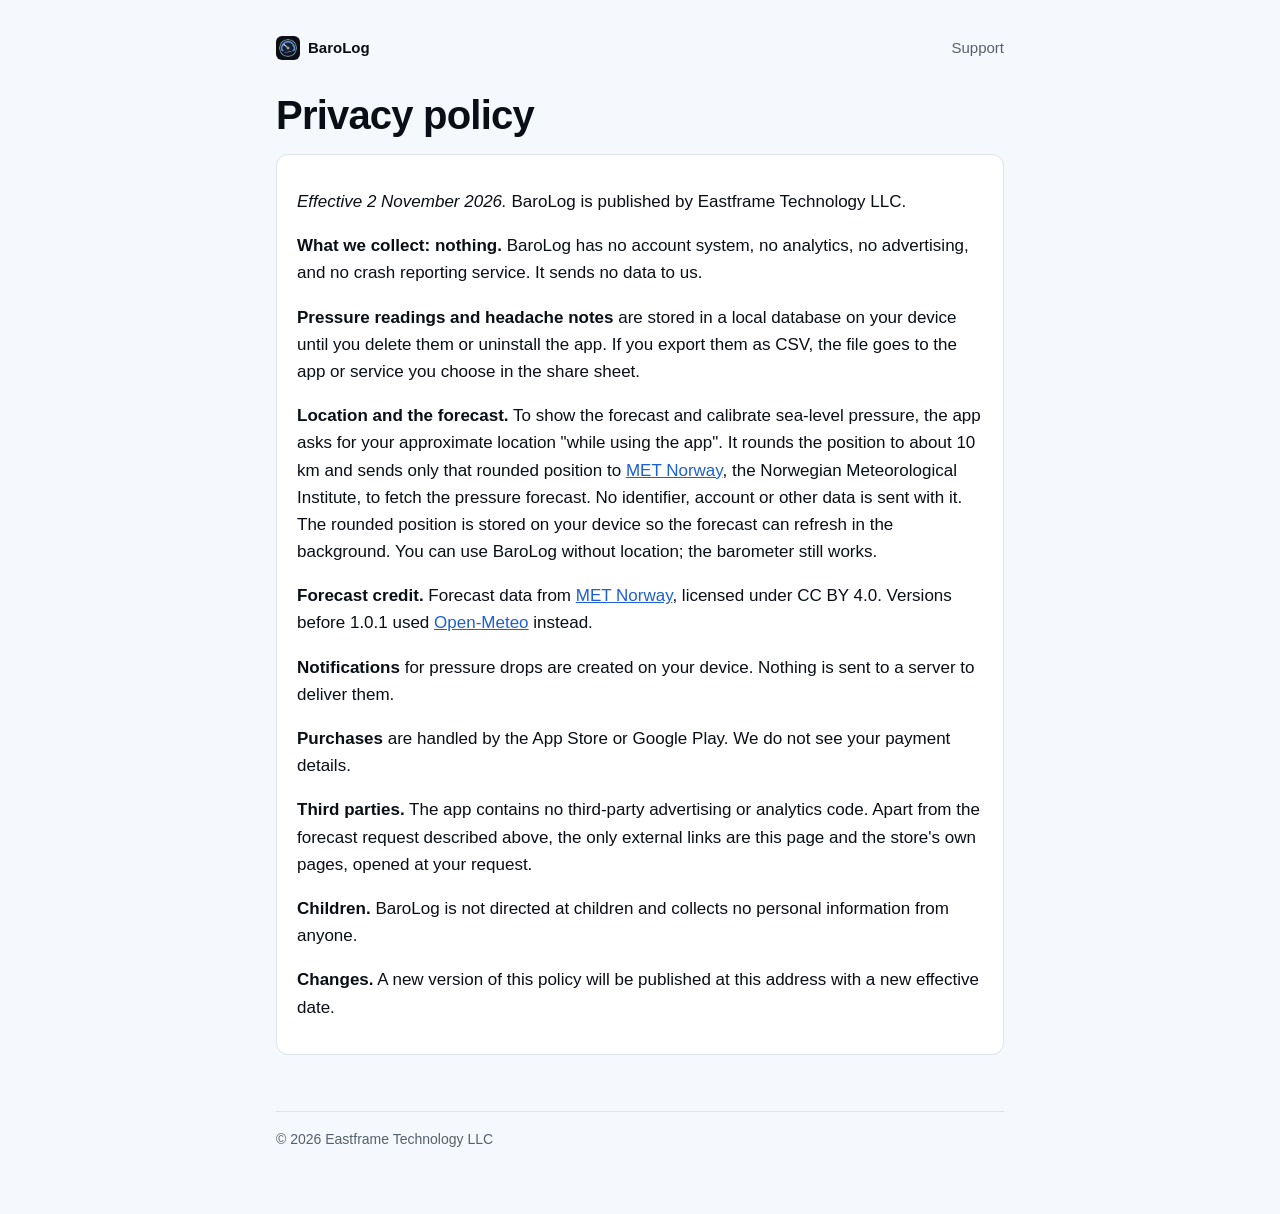
==== privacy.html @ d5bbeff2 "Landing page, pressure tools, two guides, privacy page and sitemap Pressure unit converter and stati" ====
<!doctype html>
<html lang="en">
<head>
<meta charset="utf-8">
<meta name="viewport" content="width=device-width, initial-scale=1">
<title>BaroLog privacy policy</title>
<meta name="description" content="Privacy policy for BaroLog, the barometer app. No account, no analytics, no advertising.">
<link rel="canonical" href="https://eastframe-technology.github.io/barolog-support/privacy.html">
<link rel="icon" href="icon.png">
<link rel="stylesheet" href="style.css">
</head>
<body>
<main>
  <nav><a class="home" href="./"><img src="icon.png" alt="">BaroLog</a><a href="./#support">Support</a></nav>
  <h1 id="privacy">Privacy policy</h1>
  <div class="card">
    <p><em>Effective 2 November 2026.</em> BaroLog is published by Eastframe Technology LLC.</p>
    <p><strong>What we collect: nothing.</strong> BaroLog has no account system, no analytics, no advertising, and no crash reporting service. It sends no data to us.</p>
    <p><strong>Pressure readings and headache notes</strong> are stored in a local database on your device until you delete them or uninstall the app. If you export them as CSV, the file goes to the app or service you choose in the share sheet.</p>
    <p><strong>Location and the forecast.</strong> To show the forecast and calibrate sea-level pressure, the app asks for your approximate location "while using the app". It rounds the position to about 10 km and sends only that rounded position to <a href="https://www.met.no/en">MET Norway</a>, the Norwegian Meteorological Institute, to fetch the pressure forecast. No identifier, account or other data is sent with it. The rounded position is stored on your device so the forecast can refresh in the background. You can use BaroLog without location; the barometer still works.</p>
    <p><strong>Forecast credit.</strong> Forecast data from <a href="https://www.met.no/en/free-meteorological-data/Licensing-and-crediting">MET Norway</a>, licensed under CC BY 4.0. Versions before 1.0.1 used <a href="https://open-meteo.com/">Open-Meteo</a> instead.</p>
    <p><strong>Notifications</strong> for pressure drops are created on your device. Nothing is sent to a server to deliver them.</p>
    <p><strong>Purchases</strong> are handled by the App Store or Google Play. We do not see your payment details.</p>
    <p><strong>Third parties.</strong> The app contains no third-party advertising or analytics code. Apart from the forecast request described above, the only external links are this page and the store's own pages, opened at your request.</p>
    <p><strong>Children.</strong> BaroLog is not directed at children and collects no personal information from anyone.</p>
    <p><strong>Changes.</strong> A new version of this policy will be published at this address with a new effective date.</p>
  </div>

  <footer>© 2026 Eastframe Technology LLC</footer>
</main>
</body>
</html>
---- style.css ----
:root { color-scheme: light dark; --bg:#f5f8fc; --fg:#0a0e16; --muted:#55616f; --accent:#1d5fd8; --card:#ffffff; --line:#dde4ee; --tint:#e8f0fd; }
@media (prefers-color-scheme: dark) { :root { --bg:#0a0e16; --fg:#ecf0f5; --muted:#9aa6b4; --accent:#6aa9fb; --card:#131a24; --line:#232d3b; --tint:#14233a; } }
* { box-sizing: border-box; }
body { margin:0; background:var(--bg); color:var(--fg); font:17px/1.6 -apple-system, BlinkMacSystemFont, "Segoe UI", Roboto, sans-serif; }
main { max-width:760px; margin:0 auto; padding:36px 16px 64px; }
nav { display:flex; gap:16px; flex-wrap:wrap; font-size:15px; margin-bottom:32px; }
nav a { color:var(--muted); text-decoration:none; } nav a:hover { color:var(--fg); }
nav a.home { color:var(--fg); font-weight:600; margin-right:auto; display:flex; align-items:center; gap:8px; }
nav img { width:24px; height:24px; border-radius:6px; }
h1 { font-size:clamp(29px, 6vw, 40px); line-height:1.15; margin:0 0 12px; letter-spacing:-0.02em; }
h2 { margin-top:42px; font-size:23px; line-height:1.3; } h3 { font-size:18px; margin:24px 0 6px; }
p.lead { color:var(--muted); font-size:19px; margin-top:0; }
a { color:var(--accent); }
.card { background:var(--card); border:1px solid var(--line); border-radius:12px; padding:16px 20px; margin:16px 0; }
.soon { display:inline-block; background:var(--tint); color:var(--fg); font-weight:600; padding:11px 18px; border-radius:10px; margin:8px 0 4px; }
.note { color:var(--muted); font-size:14px; }
.shots { display:flex; gap:12px; overflow-x:auto; padding:8px 16px 12px; margin:28px -16px 0; scroll-snap-type:x mandatory; }
.shots img { width:200px; height:auto; aspect-ratio:400/889; border-radius:14px; flex:none; scroll-snap-align:start; background:#0a0e16; }
.grid { display:grid; grid-template-columns:repeat(auto-fit, minmax(210px, 1fr)); gap:12px; }
.grid .card { margin:0; } .grid h3 { margin-top:0; }
ul, ol { padding-left:22px; } li { margin:4px 0; }
.scroll { overflow-x:auto; }
table { border-collapse:collapse; width:100%; font-size:15px; font-variant-numeric:tabular-nums; } td, th { border-bottom:1px solid var(--line); padding:8px 6px; text-align:left; vertical-align:top; }
code { font-size:14px; background:var(--card); border:1px solid var(--line); padding:1px 5px; border-radius:5px; }
.formula { display:block; overflow-x:auto; padding:10px 12px; white-space:nowrap; }

/* Tools */
.tool { background:var(--card); border:1px solid var(--line); border-top:3px solid var(--accent); border-radius:12px; padding:18px 20px; margin:20px 0; }
.tool h2 { margin-top:0; font-size:19px; }
.fields { display:grid; grid-template-columns:repeat(auto-fit, minmax(150px, 1fr)); gap:12px; }
.tool label { display:block; font-size:14px; font-weight:600; color:var(--muted); margin-bottom:4px; }
.tool input, .tool select { width:100%; min-width:0; font:inherit; font-size:19px; font-variant-numeric:tabular-nums; color:var(--fg); background:var(--bg); border:1px solid var(--line); border-radius:8px; padding:9px 11px; }
.tool select { font-size:16px; }
.tool input:focus, .tool select:focus { outline:2px solid var(--accent); outline-offset:1px; }
.pair { display:grid; grid-template-columns:minmax(0, 1fr) 92px; gap:8px; }
.answer { margin-top:16px; padding:12px 14px; background:var(--tint); border-radius:8px; }
.answer .big { display:block; font-size:30px; font-weight:700; line-height:1.2; font-variant-numeric:tabular-nums; }
.answer .rest { display:block; color:var(--muted); font-size:15px; font-variant-numeric:tabular-nums; }
.message { min-height:1.4em; margin:10px 0 0; font-size:15px; color:var(--muted); }

.logo { width:72px; height:72px; border-radius:18px; display:block; margin-bottom:16px; }
footer { color:var(--muted); font-size:14px; margin-top:56px; border-top:1px solid var(--line); padding-top:16px; }
@media (max-width: 480px) { nav { gap:12px; font-size:14px; } nav a.home { width:100%; margin-bottom:2px; } }
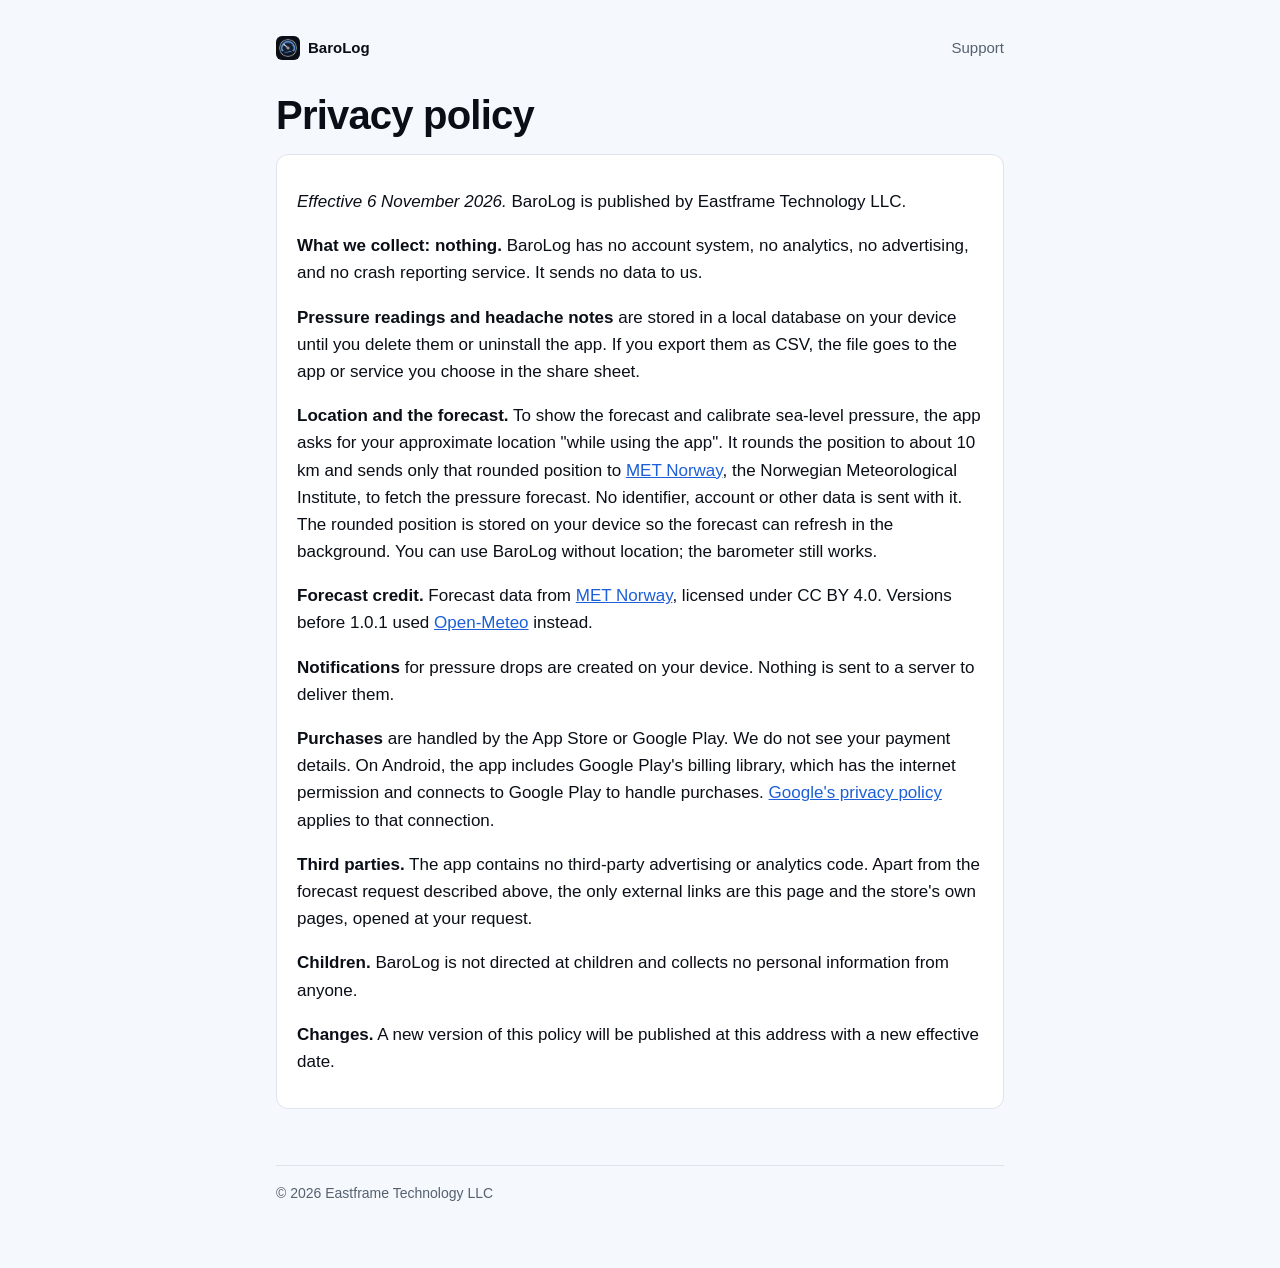
==== commit 5c7ce202: "Privacy policy: say accurately what the Android build connects to Co-Authored-By: Claude Opus 5.5 <n" ====
--- a/privacy.html
+++ b/privacy.html
@@ -14,13 +14,13 @@
   <nav><a class="home" href="./"><img src="icon.png" alt="">BaroLog</a><a href="./#support">Support</a></nav>
   <h1 id="privacy">Privacy policy</h1>
   <div class="card">
-    <p><em>Effective 2 November 2026.</em> BaroLog is published by Eastframe Technology LLC.</p>
+    <p><em>Effective 6 November 2026.</em> BaroLog is published by Eastframe Technology LLC.</p>
     <p><strong>What we collect: nothing.</strong> BaroLog has no account system, no analytics, no advertising, and no crash reporting service. It sends no data to us.</p>
     <p><strong>Pressure readings and headache notes</strong> are stored in a local database on your device until you delete them or uninstall the app. If you export them as CSV, the file goes to the app or service you choose in the share sheet.</p>
     <p><strong>Location and the forecast.</strong> To show the forecast and calibrate sea-level pressure, the app asks for your approximate location "while using the app". It rounds the position to about 10 km and sends only that rounded position to <a href="https://www.met.no/en">MET Norway</a>, the Norwegian Meteorological Institute, to fetch the pressure forecast. No identifier, account or other data is sent with it. The rounded position is stored on your device so the forecast can refresh in the background. You can use BaroLog without location; the barometer still works.</p>
     <p><strong>Forecast credit.</strong> Forecast data from <a href="https://www.met.no/en/free-meteorological-data/Licensing-and-crediting">MET Norway</a>, licensed under CC BY 4.0. Versions before 1.0.1 used <a href="https://open-meteo.com/">Open-Meteo</a> instead.</p>
     <p><strong>Notifications</strong> for pressure drops are created on your device. Nothing is sent to a server to deliver them.</p>
-    <p><strong>Purchases</strong> are handled by the App Store or Google Play. We do not see your payment details.</p>
+    <p><strong>Purchases</strong> are handled by the App Store or Google Play. We do not see your payment details. On Android, the app includes Google Play's billing library, which has the internet permission and connects to Google Play to handle purchases. <a href="https://policies.google.com/privacy">Google's privacy policy</a> applies to that connection.</p>
     <p><strong>Third parties.</strong> The app contains no third-party advertising or analytics code. Apart from the forecast request described above, the only external links are this page and the store's own pages, opened at your request.</p>
     <p><strong>Children.</strong> BaroLog is not directed at children and collects no personal information from anyone.</p>
     <p><strong>Changes.</strong> A new version of this policy will be published at this address with a new effective date.</p>
